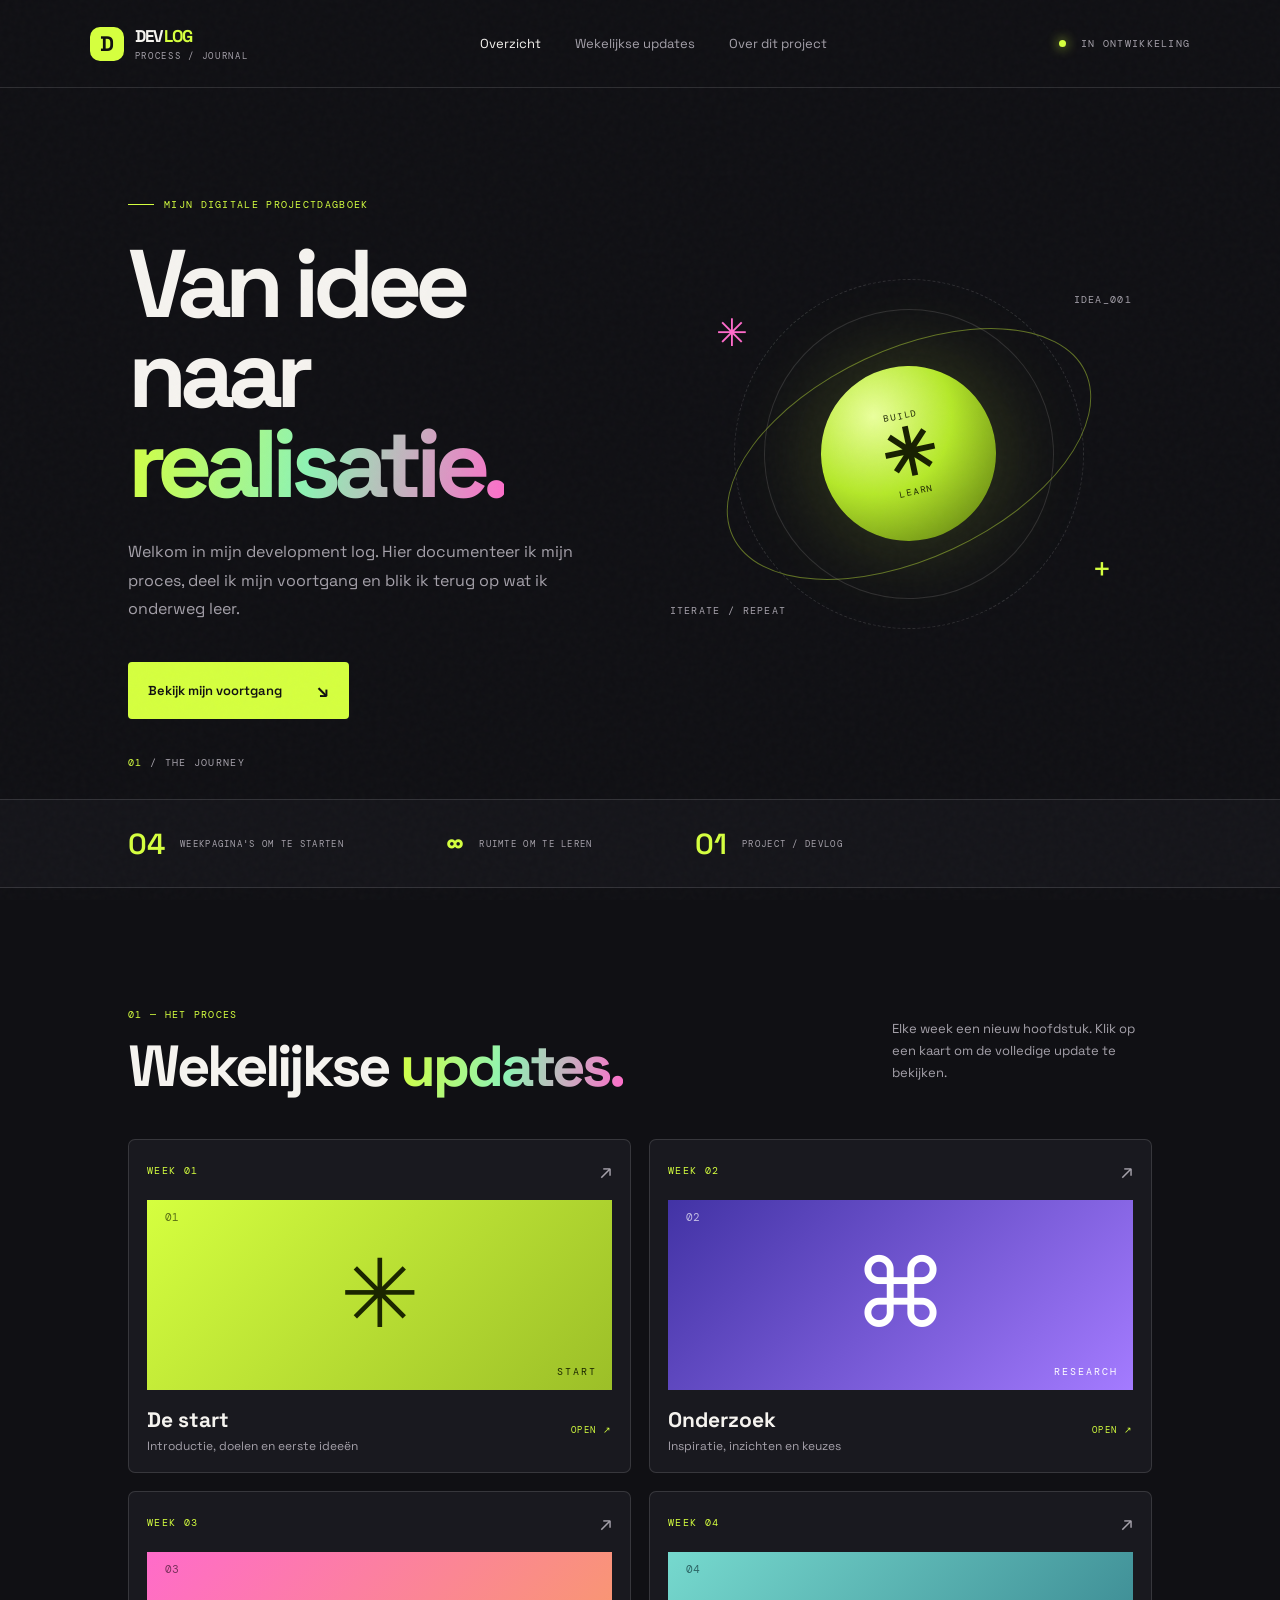
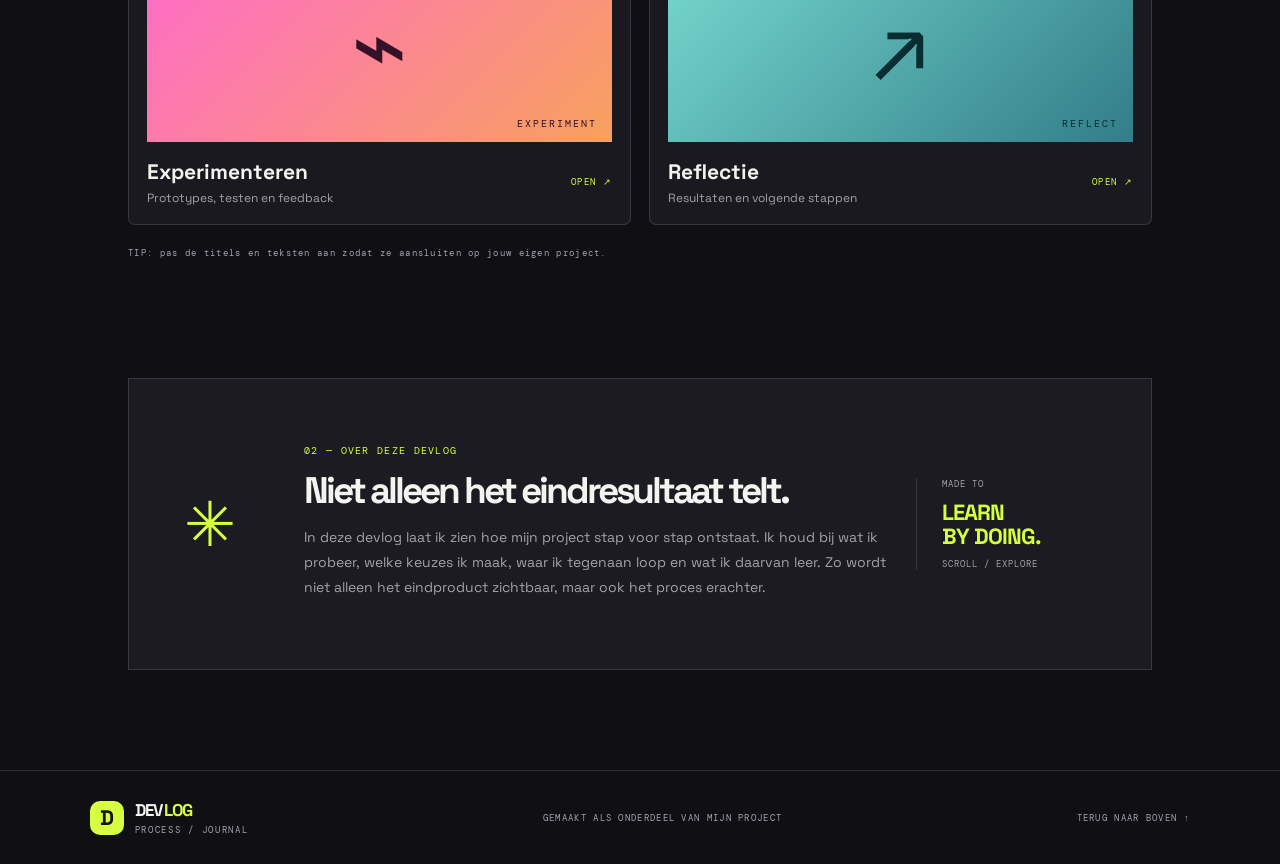
==== index.html @ 30706b2c "Add files via upload" ====
<!DOCTYPE html>
<html lang="nl">
<head>
  <meta charset="UTF-8">
  <meta name="viewport" content="width=device-width, initial-scale=1.0">
  <meta name="description" content="Mijn development log: wekelijkse updates, onderzoek, experimenten en reflecties.">
  <title>Devlog — Mijn project in ontwikkeling</title>
  <link rel="preconnect" href="https://fonts.googleapis.com">
  <link rel="preconnect" href="https://fonts.gstatic.com" crossorigin>
  <link href="https://fonts.googleapis.com/css2?family=DM+Mono:wght@400;500&family=Space+Grotesk:wght@400;500;600;700&display=swap" rel="stylesheet">
  <link rel="stylesheet" href="css/style.css">
  <script src="js/main.js" defer></script>
</head>
<body>
  <div class="grain"></div>
  <header class="site-header">
    <a class="logo" href="index.html"><span class="logo-mark">D</span><span>DEV<span class="accent">LOG</span><small>PROCESS / JOURNAL</small></span></a>
    <button class="menu-toggle" aria-label="Menu openen" aria-expanded="false">☰</button>
    <nav class="nav">
      <a class="active" href="index.html">Overzicht</a>
      <a href="#updates">Wekelijkse updates</a>
      <a href="#about">Over dit project</a>
    </nav>
    <span class="header-tag"><i></i> IN ONTWIKKELING</span>
  </header>

  <main>
    <section class="hero">
      <div class="hero-copy">
        <p class="eyebrow"><span class="eyebrow-line"></span> MIJN DIGITALE PROJECTDAGBOEK</p>
        <h1>Van idee<br>naar <span class="gradient-text">realisatie.</span></h1>
        <p class="hero-intro">Welkom in mijn development log. Hier documenteer ik mijn proces, deel ik mijn voortgang en blik ik terug op wat ik onderweg leer.</p>
        <a class="button button-primary" href="#updates">Bekijk mijn voortgang <span>↘</span></a>
      </div>
      <div class="hero-art" aria-label="Abstracte creatieve illustratie">
        <div class="orbit orbit-one"></div><div class="orbit orbit-two"></div>
        <div class="orbit orbit-three"></div>
        <div class="core"><span>BUILD</span><b>✳</b><span>LEARN</span></div>
        <span class="art-label label-top">IDEA_001</span>
        <span class="art-label label-bottom">ITERATE / REPEAT</span>
        <span class="spark spark-one">✳</span><span class="spark spark-two">+</span>
      </div>
      <div class="hero-index"><span>01</span> / THE JOURNEY</div>
    </section>

    <section class="stats-strip">
      <div><span class="stat-number">04</span><span class="stat-label">WEEKPAGINA'S OM TE STARTEN</span></div>
      <div><span class="stat-number">∞</span><span class="stat-label">RUIMTE OM TE LEREN</span></div>
      <div><span class="stat-number">01</span><span class="stat-label">PROJECT / DEVLOG</span></div>
    </section>

    <section class="section updates-section" id="updates">
      <div class="section-heading">
        <div><p class="eyebrow">01 — HET PROCES</p><h2>Wekelijkse <span class="gradient-text">updates.</span></h2></div>
        <p class="section-note">Elke week een nieuw hoofdstuk. Klik op een kaart om de volledige update te bekijken.</p>
      </div>
      <div class="week-grid">
        <a class="week-card featured" href="week-01.html">
          <div class="card-top"><span class="week-label">WEEK 01</span><span class="card-arrow">↗</span></div>
          <div class="card-visual visual-one"><span>01</span><i>✳</i><b>START</b></div>
          <div class="card-bottom"><div><h3>De start</h3><p>Introductie, doelen en eerste ideeën</p></div><span class="read-link">OPEN ↗</span></div>
        </a>
        <a class="week-card" href="week-02.html">
          <div class="card-top"><span class="week-label">WEEK 02</span><span class="card-arrow">↗</span></div>
          <div class="card-visual visual-two"><span>02</span><i>⌘</i><b>RESEARCH</b></div>
          <div class="card-bottom"><div><h3>Onderzoek</h3><p>Inspiratie, inzichten en keuzes</p></div><span class="read-link">OPEN ↗</span></div>
        </a>
        <a class="week-card" href="week-03.html">
          <div class="card-top"><span class="week-label">WEEK 03</span><span class="card-arrow">↗</span></div>
          <div class="card-visual visual-three"><span>03</span><i>⌁</i><b>EXPERIMENT</b></div>
          <div class="card-bottom"><div><h3>Experimenteren</h3><p>Prototypes, testen en feedback</p></div><span class="read-link">OPEN ↗</span></div>
        </a>
        <a class="week-card" href="week-04.html">
          <div class="card-top"><span class="week-label">WEEK 04</span><span class="card-arrow">↗</span></div>
          <div class="card-visual visual-four"><span>04</span><i>↗</i><b>REFLECT</b></div>
          <div class="card-bottom"><div><h3>Reflectie</h3><p>Resultaten en volgende stappen</p></div><span class="read-link">OPEN ↗</span></div>
        </a>
      </div>
      <p class="small-hint">TIP: pas de titels en teksten aan zodat ze aansluiten op jouw eigen project.</p>
    </section>

    <section class="about-section" id="about">
      <div class="about-symbol">✳</div>
      <div><p class="eyebrow">02 — OVER DEZE DEVLOG</p><h2>Niet alleen het eindresultaat telt.</h2>
      <p>In deze devlog laat ik zien hoe mijn project stap voor stap ontstaat. Ik houd bij wat ik probeer, welke keuzes ik maak, waar ik tegenaan loop en wat ik daarvan leer. Zo wordt niet alleen het eindproduct zichtbaar, maar ook het proces erachter.</p></div>
      <div class="about-side"><span>MADE TO</span><strong>LEARN<br>BY DOING.</strong><span>SCROLL / EXPLORE</span></div>
    </section>
  </main>

  <footer class="footer"><a class="logo footer-logo" href="index.html"><span class="logo-mark">D</span><span>DEV<span class="accent">LOG</span><small>PROCESS / JOURNAL</small></span></a><span>GEMAAKT ALS ONDERDEEL VAN MIJN PROJECT</span><a href="#top">TERUG NAAR BOVEN ↑</a></footer>
</body>
</html>
---- css/style.css ----
@import url('https://fonts.googleapis.com/css2?family=DM+Mono:wght@400;500&family=Space+Grotesk:wght@400;500;600;700&display=swap');
:root{--bg:#101014;--panel:#19191f;--text:#f5f3ef;--muted:#a5a1aa;--lime:#d5ff3f;--pink:#ff6bca;--line:rgba(255,255,255,.13);--mono:'DM Mono',monospace;--display:'Space Grotesk',sans-serif}
*{box-sizing:border-box}html{scroll-behavior:smooth}body{margin:0;background:var(--bg);color:var(--text);font-family:var(--display);overflow-x:hidden}a{color:inherit;text-decoration:none}.grain{position:fixed;inset:0;pointer-events:none;z-index:5;opacity:.045;background-image:url("data:image/svg+xml,%3Csvg viewBox='0 0 180 180' xmlns='http://www.w3.org/2000/svg'%3E%3Cfilter id='n'%3E%3CfeTurbulence type='fractalNoise' baseFrequency='.9' numOctaves='3' stitchTiles='stitch'/%3E%3C/filter%3E%3Crect width='100%25' height='100%25' filter='url(%23n)' opacity='.5'/%3E%3C/svg%3E")}
.site-header{height:88px;padding:0 7%;display:flex;align-items:center;justify-content:space-between;border-bottom:1px solid var(--line);position:relative;z-index:10}.logo{display:flex;align-items:center;gap:11px;font-size:17px;font-weight:700;letter-spacing:-.7px}.logo small{display:block;font:9px var(--mono);letter-spacing:1.7px;color:var(--muted);margin-top:3px}.logo-mark{width:34px;height:34px;display:grid;place-items:center;background:var(--lime);color:#111;border-radius:10px;font-size:21px}.accent{color:var(--lime)}.nav{display:flex;gap:34px;font-size:13px;color:var(--muted)}.nav a:hover,.nav a.active{color:var(--text)}.header-tag,.eyebrow,.week-label,.read-link,.stat-label,.hero-index,.art-label,.small-hint,.footer>span,.footer>a:last-child,.back-link,.meta,.detail-label{font:10px var(--mono);letter-spacing:1.3px}.header-tag{color:var(--muted)}.header-tag i{display:inline-block;width:7px;height:7px;background:var(--lime);border-radius:50%;margin-right:8px;box-shadow:0 0 12px var(--lime)}.menu-toggle{display:none;background:none;color:white;border:0;font-size:23px}
.hero{min-height:570px;padding:100px 10% 80px;display:grid;grid-template-columns:1.05fr .95fr;align-items:center;position:relative}.eyebrow{color:var(--lime);display:flex;align-items:center;gap:10px}.eyebrow-line{width:26px;height:1px;background:var(--lime)}h1{font-size:clamp(56px,7.5vw,104px);line-height:.94;letter-spacing:-7px;margin:28px 0}.gradient-text{background:linear-gradient(100deg,var(--lime),#8ef3b4 48%,var(--pink));-webkit-background-clip:text;background-clip:text;color:transparent}.hero-intro{max-width:450px;color:var(--muted);font-size:16px;line-height:1.8}.button{display:inline-flex;align-items:center;gap:35px;padding:16px 20px;margin-top:22px;font-size:13px;font-weight:600}.button-primary{background:var(--lime);color:#111;border-radius:4px;transition:.2s}.button-primary:hover{transform:translateY(-4px);box-shadow:0 10px 35px #d5ff3f30}.button span{font-size:19px}.hero-art{height:390px;position:relative;display:grid;place-items:center}.orbit{position:absolute;border:1px solid #ffffff20;border-radius:50%;transform:rotate(-25deg)}.orbit-one{width:290px;height:290px}.orbit-two{width:390px;height:210px;border-color:#d5ff3f66}.orbit-three{width:350px;height:350px;border-style:dashed;animation:spin 35s linear infinite}@keyframes spin{to{transform:rotate(335deg)}}.core{width:175px;height:175px;border-radius:50%;background:radial-gradient(circle at 35% 25%,#eaff9d,#b5e82a 45%,#526d0c);color:#182000;display:flex;flex-direction:column;align-items:center;justify-content:center;box-shadow:0 0 90px #d5ff3f38;transform:rotate(-12deg)}.core b{font-size:65px;line-height:1}.core span{font:9px var(--mono);letter-spacing:2px}.art-label{position:absolute;color:var(--muted)}.label-top{top:34px;right:20px}.label-bottom{bottom:32px;left:4px}.spark{position:absolute;color:var(--pink);font-size:38px}.spark-one{top:50px;left:50px}.spark-two{bottom:60px;right:40px;color:var(--lime);font-size:32px}.hero-index{position:absolute;bottom:30px;left:10%;color:var(--muted)}.hero-index span{color:var(--lime)}
.stats-strip{border-top:1px solid var(--line);border-bottom:1px solid var(--line);padding:25px 10%;display:flex;gap:10%;background:#15151a}.stats-strip>div{display:flex;align-items:center;gap:15px}.stat-number{font-size:29px;font-weight:600;color:var(--lime)}.stat-label{font-size:9px;color:var(--muted)}
.section{padding:110px 10%}.section-heading{display:flex;justify-content:space-between;align-items:end;margin-bottom:42px}.section-heading h2,.about-section h2{font-size:clamp(36px,5vw,58px);letter-spacing:-3px;line-height:1.05;margin:15px 0 0}.section-note{max-width:260px;color:var(--muted);font-size:13px;line-height:1.7}.week-grid{display:grid;grid-template-columns:repeat(2,1fr);gap:18px}.week-card{background:var(--panel);border:1px solid var(--line);padding:18px;border-radius:7px;transition:.25s;min-width:0}.week-card:hover{border-color:#d5ff3f99;transform:translateY(-5px)}.card-top,.card-bottom{display:flex;justify-content:space-between;align-items:center}.week-label{color:var(--lime)}.card-arrow{font-size:20px;color:var(--muted)}.card-visual{height:190px;margin:16px 0;position:relative;overflow:hidden;display:flex;align-items:center;justify-content:center}.card-visual span{position:absolute;left:18px;top:10px;font:11px var(--mono);opacity:.65}.card-visual i{font-style:normal;font-size:95px;line-height:1}.card-visual b{position:absolute;bottom:12px;right:15px;font:10px var(--mono);letter-spacing:2px}.visual-one{background:linear-gradient(135deg,#d5ff3f,#9cbf28);color:#1b2600}.visual-two{background:linear-gradient(135deg,#4233a5,#a47bff);color:#fff}.visual-three{background:linear-gradient(135deg,#ff6bca,#f7a15d);color:#341126}.visual-four{background:linear-gradient(135deg,#76d9ce,#327d89);color:#092d31}.card-bottom h3{font-size:21px;margin:0 0 5px}.card-bottom p{font-size:12px;color:var(--muted);margin:0}.read-link{color:var(--lime);font-size:9px}.small-hint{color:var(--muted);font-size:9px;margin-top:22px}
.about-section{margin:0 10% 100px;padding:55px;background:#1b1b21;border:1px solid var(--line);display:grid;grid-template-columns:90px 1fr 180px;gap:30px;align-items:center}.about-symbol{font-size:62px;color:var(--lime)}.about-section h2{font-size:37px}.about-section p:not(.eyebrow){max-width:600px;color:var(--muted);font-size:14px;line-height:1.8}.about-side{border-left:1px solid var(--line);padding-left:25px;display:flex;flex-direction:column;gap:10px;font:9px var(--mono);color:var(--muted);letter-spacing:1px}.about-side strong{font:700 22px var(--display);color:var(--lime);line-height:1.1;letter-spacing:-1px}
.footer{border-top:1px solid var(--line);padding:28px 7%;display:flex;align-items:center;justify-content:space-between;color:var(--muted)}.footer-logo{color:var(--text)}.footer>span,.footer>a:last-child{font-size:9px}.footer>a:last-child:hover{color:var(--lime)}
/* Weekly detail pages */
.detail-hero{padding:75px 10% 55px;border-bottom:1px solid var(--line);background:radial-gradient(ellipse at 85% 15%,#d5ff3f12,transparent 35%)}.back-link{color:var(--muted);display:inline-block;margin-bottom:48px}.back-link:hover{color:var(--lime)}.detail-hero h1{font-size:clamp(48px,7vw,82px);margin:20px 0;letter-spacing:-5px}.detail-subtitle{color:var(--muted);font-size:16px;max-width:650px;line-height:1.7}.meta-row{display:flex;gap:25px;margin-top:30px}.meta{color:var(--muted);font-size:9px}.meta strong{color:var(--lime);font-weight:400}.detail-layout{padding:65px 10% 100px;display:grid;grid-template-columns:minmax(0,1fr) 250px;gap:70px}.detail-content section{margin-bottom:48px}.detail-content h2{font-size:25px;letter-spacing:-1px;margin:0 0 15px}.detail-content p,.detail-content li{color:#c0bdc4;font-size:14px;line-height:1.9}.detail-content ul{padding-left:20px}.detail-content li{padding:4px 0}.detail-label{color:var(--lime);font-size:9px;margin-bottom:12px}.placeholder{padding:20px;border:1px dashed #ffffff35;background:#ffffff06;color:var(--muted);font-size:13px;line-height:1.8;border-radius:5px}.detail-aside{position:sticky;top:30px;align-self:start;background:var(--panel);padding:22px;border:1px solid var(--line);border-radius:6px}.detail-aside h3{font-size:15px;margin:0 0 18px}.detail-aside a{display:block;color:var(--muted);font:11px var(--mono);padding:10px 0;border-top:1px solid var(--line)}.detail-aside a:hover{color:var(--lime)}.next-week{display:inline-flex;gap:20px;align-items:center;padding:14px 18px;background:var(--lime);color:#111;font-size:12px;font-weight:700;border-radius:4px;margin-top:15px}
@media(max-width:800px){.site-header{padding:0 6%;height:72px}.header-tag{display:none}.menu-toggle{display:block}.nav{display:none;position:absolute;top:71px;left:0;right:0;background:#19191f;padding:22px 6%;flex-direction:column;gap:20px;border-bottom:1px solid var(--line)}.nav.open{display:flex}.hero{padding:75px 7% 80px;grid-template-columns:1fr;min-height:auto}.hero-art{height:310px;margin-top:25px}.hero-index{left:7%}h1{letter-spacing:-4px}.stats-strip{padding:22px 7%;gap:20px;justify-content:space-between}.stats-strip>div{gap:8px;flex-direction:column;align-items:flex-start}.stat-number{font-size:24px}.stat-label{font-size:7px}.section{padding:75px 7%}.section-heading{display:block}.section-note{margin-top:18px}.week-grid{grid-template-columns:1fr}.card-visual{height:170px}.about-section{margin:0 7% 70px;padding:28px;grid-template-columns:1fr;gap:12px}.about-symbol{font-size:45px}.about-section h2{font-size:32px}.about-side{border-left:0;border-top:1px solid var(--line);padding:18px 0 0}.footer{padding:25px 7%;gap:18px;flex-wrap:wrap}.footer>span{order:3;width:100%}.detail-hero{padding:45px 7%}.back-link{margin-bottom:35px}.detail-layout{padding:45px 7% 75px;grid-template-columns:1fr;gap:35px}.detail-aside{position:static}.meta-row{flex-wrap:wrap;gap:12px 20px}}
@media(prefers-reduced-motion:reduce){*,*::before,*::after{scroll-behavior:auto!important;animation:none!important;transition:none!important}}
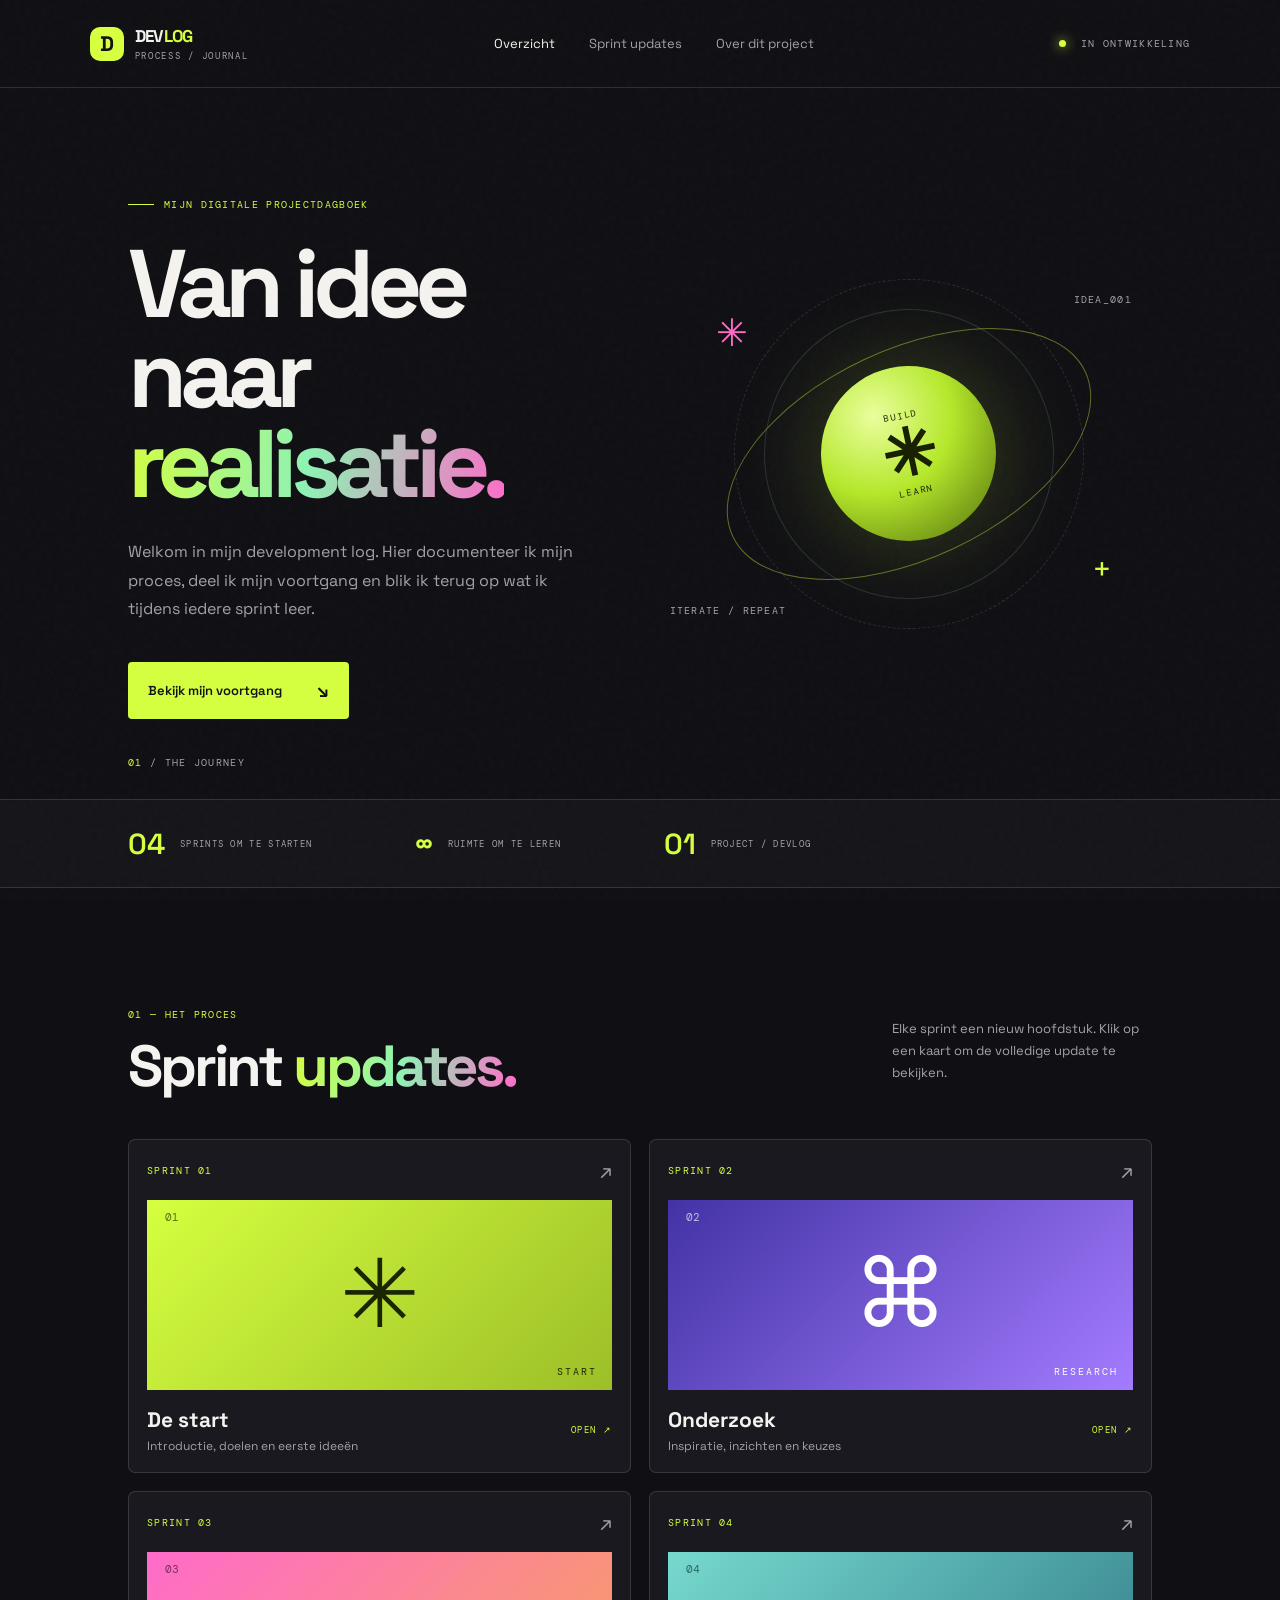
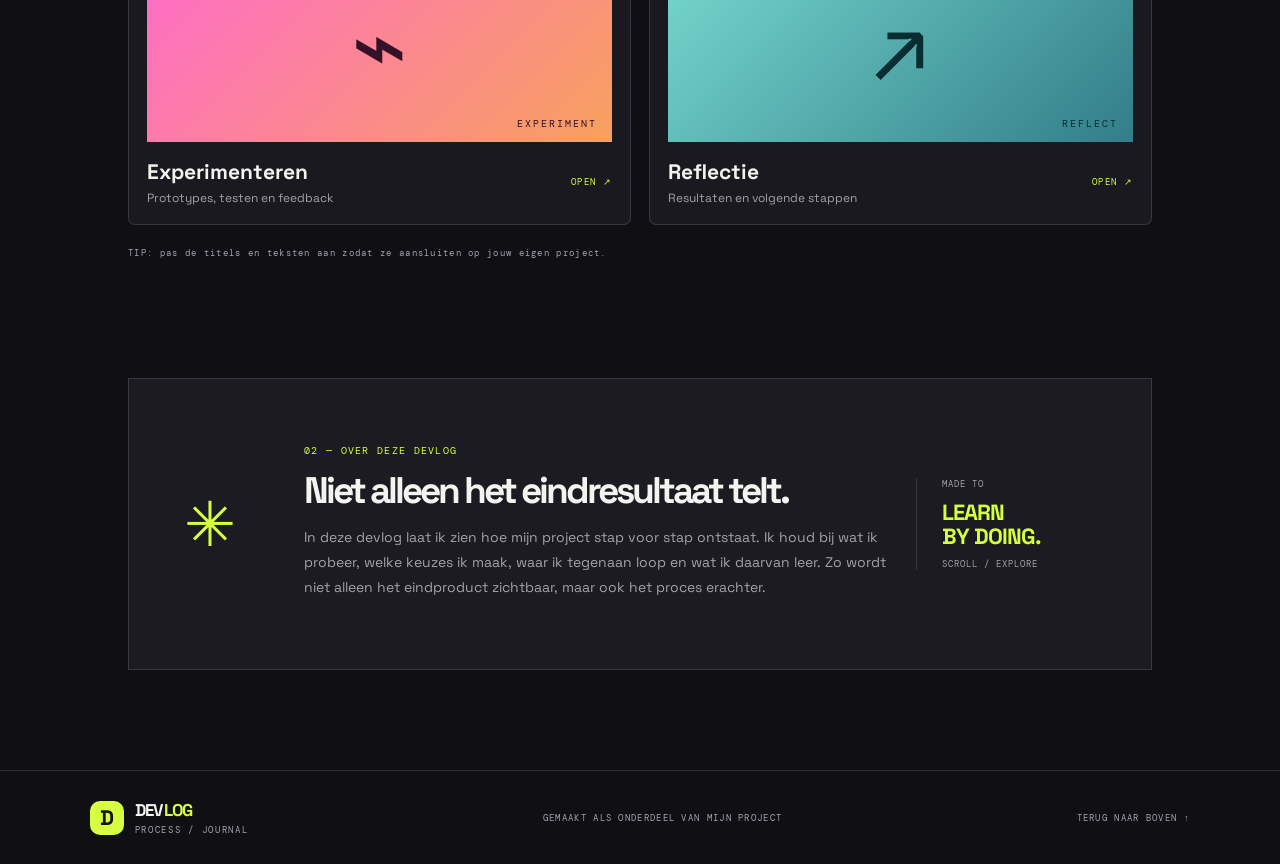
==== commit 83a2a4cd: "Weekpagina's gewijzigd naar sprintpagina's" ====
--- a/index.html
+++ b/index.html
@@ -1,9 +1,10 @@
+
 <!DOCTYPE html>
 <html lang="nl">
 <head>
   <meta charset="UTF-8">
   <meta name="viewport" content="width=device-width, initial-scale=1.0">
-  <meta name="description" content="Mijn development log: wekelijkse updates, onderzoek, experimenten en reflecties.">
+  <meta name="description" content="Mijn development log: sprintupdates, onderzoek, experimenten en reflecties.">
   <title>Devlog — Mijn project in ontwikkeling</title>
   <link rel="preconnect" href="https://fonts.googleapis.com">
   <link rel="preconnect" href="https://fonts.gstatic.com" crossorigin>
@@ -11,14 +12,18 @@
   <link rel="stylesheet" href="css/style.css">
   <script src="js/main.js" defer></script>
 </head>
-<body>
+<body id="top">
   <div class="grain"></div>
+
   <header class="site-header">
-    <a class="logo" href="index.html"><span class="logo-mark">D</span><span>DEV<span class="accent">LOG</span><small>PROCESS / JOURNAL</small></span></a>
+    <a class="logo" href="index.html">
+      <span class="logo-mark">D</span>
+      <span>DEV<span class="accent">LOG</span><small>PROCESS / JOURNAL</small></span>
+    </a>
     <button class="menu-toggle" aria-label="Menu openen" aria-expanded="false">☰</button>
     <nav class="nav">
       <a class="active" href="index.html">Overzicht</a>
-      <a href="#updates">Wekelijkse updates</a>
+      <a href="#updates">Sprint updates</a>
       <a href="#about">Over dit project</a>
     </nav>
     <span class="header-tag"><i></i> IN ONTWIKKELING</span>
@@ -29,64 +34,131 @@
       <div class="hero-copy">
         <p class="eyebrow"><span class="eyebrow-line"></span> MIJN DIGITALE PROJECTDAGBOEK</p>
         <h1>Van idee<br>naar <span class="gradient-text">realisatie.</span></h1>
-        <p class="hero-intro">Welkom in mijn development log. Hier documenteer ik mijn proces, deel ik mijn voortgang en blik ik terug op wat ik onderweg leer.</p>
+        <p class="hero-intro">Welkom in mijn development log. Hier documenteer ik mijn proces, deel ik mijn voortgang en blik ik terug op wat ik tijdens iedere sprint leer.</p>
         <a class="button button-primary" href="#updates">Bekijk mijn voortgang <span>↘</span></a>
       </div>
+
       <div class="hero-art" aria-label="Abstracte creatieve illustratie">
-        <div class="orbit orbit-one"></div><div class="orbit orbit-two"></div>
+        <div class="orbit orbit-one"></div>
+        <div class="orbit orbit-two"></div>
         <div class="orbit orbit-three"></div>
         <div class="core"><span>BUILD</span><b>✳</b><span>LEARN</span></div>
         <span class="art-label label-top">IDEA_001</span>
         <span class="art-label label-bottom">ITERATE / REPEAT</span>
-        <span class="spark spark-one">✳</span><span class="spark spark-two">+</span>
+        <span class="spark spark-one">✳</span>
+        <span class="spark spark-two">+</span>
       </div>
+
       <div class="hero-index"><span>01</span> / THE JOURNEY</div>
     </section>
 
     <section class="stats-strip">
-      <div><span class="stat-number">04</span><span class="stat-label">WEEKPAGINA'S OM TE STARTEN</span></div>
-      <div><span class="stat-number">∞</span><span class="stat-label">RUIMTE OM TE LEREN</span></div>
-      <div><span class="stat-number">01</span><span class="stat-label">PROJECT / DEVLOG</span></div>
+      <div>
+        <span class="stat-number">04</span>
+        <span class="stat-label">SPRINTS OM TE STARTEN</span>
+      </div>
+      <div>
+        <span class="stat-number">∞</span>
+        <span class="stat-label">RUIMTE OM TE LEREN</span>
+      </div>
+      <div>
+        <span class="stat-number">01</span>
+        <span class="stat-label">PROJECT / DEVLOG</span>
+      </div>
     </section>
 
     <section class="section updates-section" id="updates">
       <div class="section-heading">
-        <div><p class="eyebrow">01 — HET PROCES</p><h2>Wekelijkse <span class="gradient-text">updates.</span></h2></div>
-        <p class="section-note">Elke week een nieuw hoofdstuk. Klik op een kaart om de volledige update te bekijken.</p>
+        <div>
+          <p class="eyebrow">01 — HET PROCES</p>
+          <h2>Sprint <span class="gradient-text">updates.</span></h2>
+        </div>
+        <p class="section-note">Elke sprint een nieuw hoofdstuk. Klik op een kaart om de volledige update te bekijken.</p>
       </div>
-      <div class="week-grid">
-        <a class="week-card featured" href="week-01.html">
-          <div class="card-top"><span class="week-label">WEEK 01</span><span class="card-arrow">↗</span></div>
-          <div class="card-visual visual-one"><span>01</span><i>✳</i><b>START</b></div>
-          <div class="card-bottom"><div><h3>De start</h3><p>Introductie, doelen en eerste ideeën</p></div><span class="read-link">OPEN ↗</span></div>
+
+      <div class="sprint-grid">
+        <a class="sprint-card featured" href="sprint-01.html">
+          <div class="card-top">
+            <span class="sprint-label">SPRINT 01</span>
+            <span class="card-arrow">↗</span>
+          </div>
+          <div class="card-visual visual-one">
+            <span>01</span><i>✳</i><b>START</b>
+          </div>
+          <div class="card-bottom">
+            <div><h3>De start</h3><p>Introductie, doelen en eerste ideeën</p></div>
+            <span class="read-link">OPEN ↗</span>
+          </div>
         </a>
-        <a class="week-card" href="week-02.html">
-          <div class="card-top"><span class="week-label">WEEK 02</span><span class="card-arrow">↗</span></div>
-          <div class="card-visual visual-two"><span>02</span><i>⌘</i><b>RESEARCH</b></div>
-          <div class="card-bottom"><div><h3>Onderzoek</h3><p>Inspiratie, inzichten en keuzes</p></div><span class="read-link">OPEN ↗</span></div>
+
+        <a class="sprint-card" href="sprint-02.html">
+          <div class="card-top">
+            <span class="sprint-label">SPRINT 02</span>
+            <span class="card-arrow">↗</span>
+          </div>
+          <div class="card-visual visual-two">
+            <span>02</span><i>⌘</i><b>RESEARCH</b>
+          </div>
+          <div class="card-bottom">
+            <div><h3>Onderzoek</h3><p>Inspiratie, inzichten en keuzes</p></div>
+            <span class="read-link">OPEN ↗</span>
+          </div>
         </a>
-        <a class="week-card" href="week-03.html">
-          <div class="card-top"><span class="week-label">WEEK 03</span><span class="card-arrow">↗</span></div>
-          <div class="card-visual visual-three"><span>03</span><i>⌁</i><b>EXPERIMENT</b></div>
-          <div class="card-bottom"><div><h3>Experimenteren</h3><p>Prototypes, testen en feedback</p></div><span class="read-link">OPEN ↗</span></div>
+
+        <a class="sprint-card" href="sprint-03.html">
+          <div class="card-top">
+            <span class="sprint-label">SPRINT 03</span>
+            <span class="card-arrow">↗</span>
+          </div>
+          <div class="card-visual visual-three">
+            <span>03</span><i>⌁</i><b>EXPERIMENT</b>
+          </div>
+          <div class="card-bottom">
+            <div><h3>Experimenteren</h3><p>Prototypes, testen en feedback</p></div>
+            <span class="read-link">OPEN ↗</span>
+          </div>
         </a>
-        <a class="week-card" href="week-04.html">
-          <div class="card-top"><span class="week-label">WEEK 04</span><span class="card-arrow">↗</span></div>
-          <div class="card-visual visual-four"><span>04</span><i>↗</i><b>REFLECT</b></div>
-          <div class="card-bottom"><div><h3>Reflectie</h3><p>Resultaten en volgende stappen</p></div><span class="read-link">OPEN ↗</span></div>
+
+        <a class="sprint-card" href="sprint-04.html">
+          <div class="card-top">
+            <span class="sprint-label">SPRINT 04</span>
+            <span class="card-arrow">↗</span>
+          </div>
+          <div class="card-visual visual-four">
+            <span>04</span><i>↗</i><b>REFLECT</b>
+          </div>
+          <div class="card-bottom">
+            <div><h3>Reflectie</h3><p>Resultaten en volgende stappen</p></div>
+            <span class="read-link">OPEN ↗</span>
+          </div>
         </a>
       </div>
+
       <p class="small-hint">TIP: pas de titels en teksten aan zodat ze aansluiten op jouw eigen project.</p>
     </section>
 
     <section class="about-section" id="about">
       <div class="about-symbol">✳</div>
-      <div><p class="eyebrow">02 — OVER DEZE DEVLOG</p><h2>Niet alleen het eindresultaat telt.</h2>
-      <p>In deze devlog laat ik zien hoe mijn project stap voor stap ontstaat. Ik houd bij wat ik probeer, welke keuzes ik maak, waar ik tegenaan loop en wat ik daarvan leer. Zo wordt niet alleen het eindproduct zichtbaar, maar ook het proces erachter.</p></div>
-      <div class="about-side"><span>MADE TO</span><strong>LEARN<br>BY DOING.</strong><span>SCROLL / EXPLORE</span></div>
+      <div>
+        <p class="eyebrow">02 — OVER DEZE DEVLOG</p>
+        <h2>Niet alleen het eindresultaat telt.</h2>
+        <p>In deze devlog laat ik zien hoe mijn project stap voor stap ontstaat. Ik houd bij wat ik probeer, welke keuzes ik maak, waar ik tegenaan loop en wat ik daarvan leer. Zo wordt niet alleen het eindproduct zichtbaar, maar ook het proces erachter.</p>
+      </div>
+      <div class="about-side">
+        <span>MADE TO</span>
+        <strong>LEARN<br>BY DOING.</strong>
+        <span>SCROLL / EXPLORE</span>
+      </div>
     </section>
   </main>
 
-  <footer class="footer"><a class="logo footer-logo" href="index.html"><span class="logo-mark">D</span><span>DEV<span class="accent">LOG</span><small>PROCESS / JOURNAL</small></span></a><span>GEMAAKT ALS ONDERDEEL VAN MIJN PROJECT</span><a href="#top">TERUG NAAR BOVEN ↑</a></footer>
+  <footer class="footer">
+    <a class="logo footer-logo" href="index.html">
+      <span class="logo-mark">D</span>
+      <span>DEV<span class="accent">LOG</span><small>PROCESS / JOURNAL</small></span>
+    </a>
+    <span>GEMAAKT ALS ONDERDEEL VAN MIJN PROJECT</span>
+    <a href="#top">TERUG NAAR BOVEN ↑</a>
+  </footer>
 </body>
 </html>
--- a/css/style.css
+++ b/css/style.css
@@ -1,13 +1,13 @@
 @import url('https://fonts.googleapis.com/css2?family=DM+Mono:wght@400;500&family=Space+Grotesk:wght@400;500;600;700&display=swap');
 :root{--bg:#101014;--panel:#19191f;--text:#f5f3ef;--muted:#a5a1aa;--lime:#d5ff3f;--pink:#ff6bca;--line:rgba(255,255,255,.13);--mono:'DM Mono',monospace;--display:'Space Grotesk',sans-serif}
 *{box-sizing:border-box}html{scroll-behavior:smooth}body{margin:0;background:var(--bg);color:var(--text);font-family:var(--display);overflow-x:hidden}a{color:inherit;text-decoration:none}.grain{position:fixed;inset:0;pointer-events:none;z-index:5;opacity:.045;background-image:url("data:image/svg+xml,%3Csvg viewBox='0 0 180 180' xmlns='http://www.w3.org/2000/svg'%3E%3Cfilter id='n'%3E%3CfeTurbulence type='fractalNoise' baseFrequency='.9' numOctaves='3' stitchTiles='stitch'/%3E%3C/filter%3E%3Crect width='100%25' height='100%25' filter='url(%23n)' opacity='.5'/%3E%3C/svg%3E")}
-.site-header{height:88px;padding:0 7%;display:flex;align-items:center;justify-content:space-between;border-bottom:1px solid var(--line);position:relative;z-index:10}.logo{display:flex;align-items:center;gap:11px;font-size:17px;font-weight:700;letter-spacing:-.7px}.logo small{display:block;font:9px var(--mono);letter-spacing:1.7px;color:var(--muted);margin-top:3px}.logo-mark{width:34px;height:34px;display:grid;place-items:center;background:var(--lime);color:#111;border-radius:10px;font-size:21px}.accent{color:var(--lime)}.nav{display:flex;gap:34px;font-size:13px;color:var(--muted)}.nav a:hover,.nav a.active{color:var(--text)}.header-tag,.eyebrow,.week-label,.read-link,.stat-label,.hero-index,.art-label,.small-hint,.footer>span,.footer>a:last-child,.back-link,.meta,.detail-label{font:10px var(--mono);letter-spacing:1.3px}.header-tag{color:var(--muted)}.header-tag i{display:inline-block;width:7px;height:7px;background:var(--lime);border-radius:50%;margin-right:8px;box-shadow:0 0 12px var(--lime)}.menu-toggle{display:none;background:none;color:white;border:0;font-size:23px}
+.site-header{height:88px;padding:0 7%;display:flex;align-items:center;justify-content:space-between;border-bottom:1px solid var(--line);position:relative;z-index:10}.logo{display:flex;align-items:center;gap:11px;font-size:17px;font-weight:700;letter-spacing:-.7px}.logo small{display:block;font:9px var(--mono);letter-spacing:1.7px;color:var(--muted);margin-top:3px}.logo-mark{width:34px;height:34px;display:grid;place-items:center;background:var(--lime);color:#111;border-radius:10px;font-size:21px}.accent{color:var(--lime)}.nav{display:flex;gap:34px;font-size:13px;color:var(--muted)}.nav a:hover,.nav a.active{color:var(--text)}.header-tag,.eyebrow,.sprint-label,.read-link,.stat-label,.hero-index,.art-label,.small-hint,.footer>span,.footer>a:last-child,.back-link,.meta,.detail-label{font:10px var(--mono);letter-spacing:1.3px}.header-tag{color:var(--muted)}.header-tag i{display:inline-block;width:7px;height:7px;background:var(--lime);border-radius:50%;margin-right:8px;box-shadow:0 0 12px var(--lime)}.menu-toggle{display:none;background:none;color:white;border:0;font-size:23px}
 .hero{min-height:570px;padding:100px 10% 80px;display:grid;grid-template-columns:1.05fr .95fr;align-items:center;position:relative}.eyebrow{color:var(--lime);display:flex;align-items:center;gap:10px}.eyebrow-line{width:26px;height:1px;background:var(--lime)}h1{font-size:clamp(56px,7.5vw,104px);line-height:.94;letter-spacing:-7px;margin:28px 0}.gradient-text{background:linear-gradient(100deg,var(--lime),#8ef3b4 48%,var(--pink));-webkit-background-clip:text;background-clip:text;color:transparent}.hero-intro{max-width:450px;color:var(--muted);font-size:16px;line-height:1.8}.button{display:inline-flex;align-items:center;gap:35px;padding:16px 20px;margin-top:22px;font-size:13px;font-weight:600}.button-primary{background:var(--lime);color:#111;border-radius:4px;transition:.2s}.button-primary:hover{transform:translateY(-4px);box-shadow:0 10px 35px #d5ff3f30}.button span{font-size:19px}.hero-art{height:390px;position:relative;display:grid;place-items:center}.orbit{position:absolute;border:1px solid #ffffff20;border-radius:50%;transform:rotate(-25deg)}.orbit-one{width:290px;height:290px}.orbit-two{width:390px;height:210px;border-color:#d5ff3f66}.orbit-three{width:350px;height:350px;border-style:dashed;animation:spin 35s linear infinite}@keyframes spin{to{transform:rotate(335deg)}}.core{width:175px;height:175px;border-radius:50%;background:radial-gradient(circle at 35% 25%,#eaff9d,#b5e82a 45%,#526d0c);color:#182000;display:flex;flex-direction:column;align-items:center;justify-content:center;box-shadow:0 0 90px #d5ff3f38;transform:rotate(-12deg)}.core b{font-size:65px;line-height:1}.core span{font:9px var(--mono);letter-spacing:2px}.art-label{position:absolute;color:var(--muted)}.label-top{top:34px;right:20px}.label-bottom{bottom:32px;left:4px}.spark{position:absolute;color:var(--pink);font-size:38px}.spark-one{top:50px;left:50px}.spark-two{bottom:60px;right:40px;color:var(--lime);font-size:32px}.hero-index{position:absolute;bottom:30px;left:10%;color:var(--muted)}.hero-index span{color:var(--lime)}
 .stats-strip{border-top:1px solid var(--line);border-bottom:1px solid var(--line);padding:25px 10%;display:flex;gap:10%;background:#15151a}.stats-strip>div{display:flex;align-items:center;gap:15px}.stat-number{font-size:29px;font-weight:600;color:var(--lime)}.stat-label{font-size:9px;color:var(--muted)}
-.section{padding:110px 10%}.section-heading{display:flex;justify-content:space-between;align-items:end;margin-bottom:42px}.section-heading h2,.about-section h2{font-size:clamp(36px,5vw,58px);letter-spacing:-3px;line-height:1.05;margin:15px 0 0}.section-note{max-width:260px;color:var(--muted);font-size:13px;line-height:1.7}.week-grid{display:grid;grid-template-columns:repeat(2,1fr);gap:18px}.week-card{background:var(--panel);border:1px solid var(--line);padding:18px;border-radius:7px;transition:.25s;min-width:0}.week-card:hover{border-color:#d5ff3f99;transform:translateY(-5px)}.card-top,.card-bottom{display:flex;justify-content:space-between;align-items:center}.week-label{color:var(--lime)}.card-arrow{font-size:20px;color:var(--muted)}.card-visual{height:190px;margin:16px 0;position:relative;overflow:hidden;display:flex;align-items:center;justify-content:center}.card-visual span{position:absolute;left:18px;top:10px;font:11px var(--mono);opacity:.65}.card-visual i{font-style:normal;font-size:95px;line-height:1}.card-visual b{position:absolute;bottom:12px;right:15px;font:10px var(--mono);letter-spacing:2px}.visual-one{background:linear-gradient(135deg,#d5ff3f,#9cbf28);color:#1b2600}.visual-two{background:linear-gradient(135deg,#4233a5,#a47bff);color:#fff}.visual-three{background:linear-gradient(135deg,#ff6bca,#f7a15d);color:#341126}.visual-four{background:linear-gradient(135deg,#76d9ce,#327d89);color:#092d31}.card-bottom h3{font-size:21px;margin:0 0 5px}.card-bottom p{font-size:12px;color:var(--muted);margin:0}.read-link{color:var(--lime);font-size:9px}.small-hint{color:var(--muted);font-size:9px;margin-top:22px}
+.section{padding:110px 10%}.section-heading{display:flex;justify-content:space-between;align-items:end;margin-bottom:42px}.section-heading h2,.about-section h2{font-size:clamp(36px,5vw,58px);letter-spacing:-3px;line-height:1.05;margin:15px 0 0}.section-note{max-width:260px;color:var(--muted);font-size:13px;line-height:1.7}.sprint-grid{display:grid;grid-template-columns:repeat(2,1fr);gap:18px}.sprint-card{background:var(--panel);border:1px solid var(--line);padding:18px;border-radius:7px;transition:.25s;min-width:0}.sprint-card:hover{border-color:#d5ff3f99;transform:translateY(-5px)}.card-top,.card-bottom{display:flex;justify-content:space-between;align-items:center}.sprint-label{color:var(--lime)}.card-arrow{font-size:20px;color:var(--muted)}.card-visual{height:190px;margin:16px 0;position:relative;overflow:hidden;display:flex;align-items:center;justify-content:center}.card-visual span{position:absolute;left:18px;top:10px;font:11px var(--mono);opacity:.65}.card-visual i{font-style:normal;font-size:95px;line-height:1}.card-visual b{position:absolute;bottom:12px;right:15px;font:10px var(--mono);letter-spacing:2px}.visual-one{background:linear-gradient(135deg,#d5ff3f,#9cbf28);color:#1b2600}.visual-two{background:linear-gradient(135deg,#4233a5,#a47bff);color:#fff}.visual-three{background:linear-gradient(135deg,#ff6bca,#f7a15d);color:#341126}.visual-four{background:linear-gradient(135deg,#76d9ce,#327d89);color:#092d31}.card-bottom h3{font-size:21px;margin:0 0 5px}.card-bottom p{font-size:12px;color:var(--muted);margin:0}.read-link{color:var(--lime);font-size:9px}.small-hint{color:var(--muted);font-size:9px;margin-top:22px}
 .about-section{margin:0 10% 100px;padding:55px;background:#1b1b21;border:1px solid var(--line);display:grid;grid-template-columns:90px 1fr 180px;gap:30px;align-items:center}.about-symbol{font-size:62px;color:var(--lime)}.about-section h2{font-size:37px}.about-section p:not(.eyebrow){max-width:600px;color:var(--muted);font-size:14px;line-height:1.8}.about-side{border-left:1px solid var(--line);padding-left:25px;display:flex;flex-direction:column;gap:10px;font:9px var(--mono);color:var(--muted);letter-spacing:1px}.about-side strong{font:700 22px var(--display);color:var(--lime);line-height:1.1;letter-spacing:-1px}
 .footer{border-top:1px solid var(--line);padding:28px 7%;display:flex;align-items:center;justify-content:space-between;color:var(--muted)}.footer-logo{color:var(--text)}.footer>span,.footer>a:last-child{font-size:9px}.footer>a:last-child:hover{color:var(--lime)}
-/* Weekly detail pages */
-.detail-hero{padding:75px 10% 55px;border-bottom:1px solid var(--line);background:radial-gradient(ellipse at 85% 15%,#d5ff3f12,transparent 35%)}.back-link{color:var(--muted);display:inline-block;margin-bottom:48px}.back-link:hover{color:var(--lime)}.detail-hero h1{font-size:clamp(48px,7vw,82px);margin:20px 0;letter-spacing:-5px}.detail-subtitle{color:var(--muted);font-size:16px;max-width:650px;line-height:1.7}.meta-row{display:flex;gap:25px;margin-top:30px}.meta{color:var(--muted);font-size:9px}.meta strong{color:var(--lime);font-weight:400}.detail-layout{padding:65px 10% 100px;display:grid;grid-template-columns:minmax(0,1fr) 250px;gap:70px}.detail-content section{margin-bottom:48px}.detail-content h2{font-size:25px;letter-spacing:-1px;margin:0 0 15px}.detail-content p,.detail-content li{color:#c0bdc4;font-size:14px;line-height:1.9}.detail-content ul{padding-left:20px}.detail-content li{padding:4px 0}.detail-label{color:var(--lime);font-size:9px;margin-bottom:12px}.placeholder{padding:20px;border:1px dashed #ffffff35;background:#ffffff06;color:var(--muted);font-size:13px;line-height:1.8;border-radius:5px}.detail-aside{position:sticky;top:30px;align-self:start;background:var(--panel);padding:22px;border:1px solid var(--line);border-radius:6px}.detail-aside h3{font-size:15px;margin:0 0 18px}.detail-aside a{display:block;color:var(--muted);font:11px var(--mono);padding:10px 0;border-top:1px solid var(--line)}.detail-aside a:hover{color:var(--lime)}.next-week{display:inline-flex;gap:20px;align-items:center;padding:14px 18px;background:var(--lime);color:#111;font-size:12px;font-weight:700;border-radius:4px;margin-top:15px}
-@media(max-width:800px){.site-header{padding:0 6%;height:72px}.header-tag{display:none}.menu-toggle{display:block}.nav{display:none;position:absolute;top:71px;left:0;right:0;background:#19191f;padding:22px 6%;flex-direction:column;gap:20px;border-bottom:1px solid var(--line)}.nav.open{display:flex}.hero{padding:75px 7% 80px;grid-template-columns:1fr;min-height:auto}.hero-art{height:310px;margin-top:25px}.hero-index{left:7%}h1{letter-spacing:-4px}.stats-strip{padding:22px 7%;gap:20px;justify-content:space-between}.stats-strip>div{gap:8px;flex-direction:column;align-items:flex-start}.stat-number{font-size:24px}.stat-label{font-size:7px}.section{padding:75px 7%}.section-heading{display:block}.section-note{margin-top:18px}.week-grid{grid-template-columns:1fr}.card-visual{height:170px}.about-section{margin:0 7% 70px;padding:28px;grid-template-columns:1fr;gap:12px}.about-symbol{font-size:45px}.about-section h2{font-size:32px}.about-side{border-left:0;border-top:1px solid var(--line);padding:18px 0 0}.footer{padding:25px 7%;gap:18px;flex-wrap:wrap}.footer>span{order:3;width:100%}.detail-hero{padding:45px 7%}.back-link{margin-bottom:35px}.detail-layout{padding:45px 7% 75px;grid-template-columns:1fr;gap:35px}.detail-aside{position:static}.meta-row{flex-wrap:wrap;gap:12px 20px}}
+/* Sprint detail pages */
+.detail-hero{padding:75px 10% 55px;border-bottom:1px solid var(--line);background:radial-gradient(ellipse at 85% 15%,#d5ff3f12,transparent 35%)}.back-link{color:var(--muted);display:inline-block;margin-bottom:48px}.back-link:hover{color:var(--lime)}.detail-hero h1{font-size:clamp(48px,7vw,82px);margin:20px 0;letter-spacing:-5px}.detail-subtitle{color:var(--muted);font-size:16px;max-width:650px;line-height:1.7}.meta-row{display:flex;gap:25px;margin-top:30px}.meta{color:var(--muted);font-size:9px}.meta strong{color:var(--lime);font-weight:400}.detail-layout{padding:65px 10% 100px;display:grid;grid-template-columns:minmax(0,1fr) 250px;gap:70px}.detail-content section{margin-bottom:48px}.detail-content h2{font-size:25px;letter-spacing:-1px;margin:0 0 15px}.detail-content p,.detail-content li{color:#c0bdc4;font-size:14px;line-height:1.9}.detail-content ul{padding-left:20px}.detail-content li{padding:4px 0}.detail-label{color:var(--lime);font-size:9px;margin-bottom:12px}.placeholder{padding:20px;border:1px dashed #ffffff35;background:#ffffff06;color:var(--muted);font-size:13px;line-height:1.8;border-radius:5px}.detail-aside{position:sticky;top:30px;align-self:start;background:var(--panel);padding:22px;border:1px solid var(--line);border-radius:6px}.detail-aside h3{font-size:15px;margin:0 0 18px}.detail-aside a{display:block;color:var(--muted);font:11px var(--mono);padding:10px 0;border-top:1px solid var(--line)}.detail-aside a:hover{color:var(--lime)}.next-sprint{display:inline-flex;gap:20px;align-items:center;padding:14px 18px;background:var(--lime);color:#111;font-size:12px;font-weight:700;border-radius:4px;margin-top:15px}
+@media(max-width:800px){.site-header{padding:0 6%;height:72px}.header-tag{display:none}.menu-toggle{display:block}.nav{display:none;position:absolute;top:71px;left:0;right:0;background:#19191f;padding:22px 6%;flex-direction:column;gap:20px;border-bottom:1px solid var(--line)}.nav.open{display:flex}.hero{padding:75px 7% 80px;grid-template-columns:1fr;min-height:auto}.hero-art{height:310px;margin-top:25px}.hero-index{left:7%}h1{letter-spacing:-4px}.stats-strip{padding:22px 7%;gap:20px;justify-content:space-between}.stats-strip>div{gap:8px;flex-direction:column;align-items:flex-start}.stat-number{font-size:24px}.stat-label{font-size:7px}.section{padding:75px 7%}.section-heading{display:block}.section-note{margin-top:18px}.sprint-grid{grid-template-columns:1fr}.card-visual{height:170px}.about-section{margin:0 7% 70px;padding:28px;grid-template-columns:1fr;gap:12px}.about-symbol{font-size:45px}.about-section h2{font-size:32px}.about-side{border-left:0;border-top:1px solid var(--line);padding:18px 0 0}.footer{padding:25px 7%;gap:18px;flex-wrap:wrap}.footer>span{order:3;width:100%}.detail-hero{padding:45px 7%}.back-link{margin-bottom:35px}.detail-layout{padding:45px 7% 75px;grid-template-columns:1fr;gap:35px}.detail-aside{position:static}.meta-row{flex-wrap:wrap;gap:12px 20px}}
 @media(prefers-reduced-motion:reduce){*,*::before,*::after{scroll-behavior:auto!important;animation:none!important;transition:none!important}}
